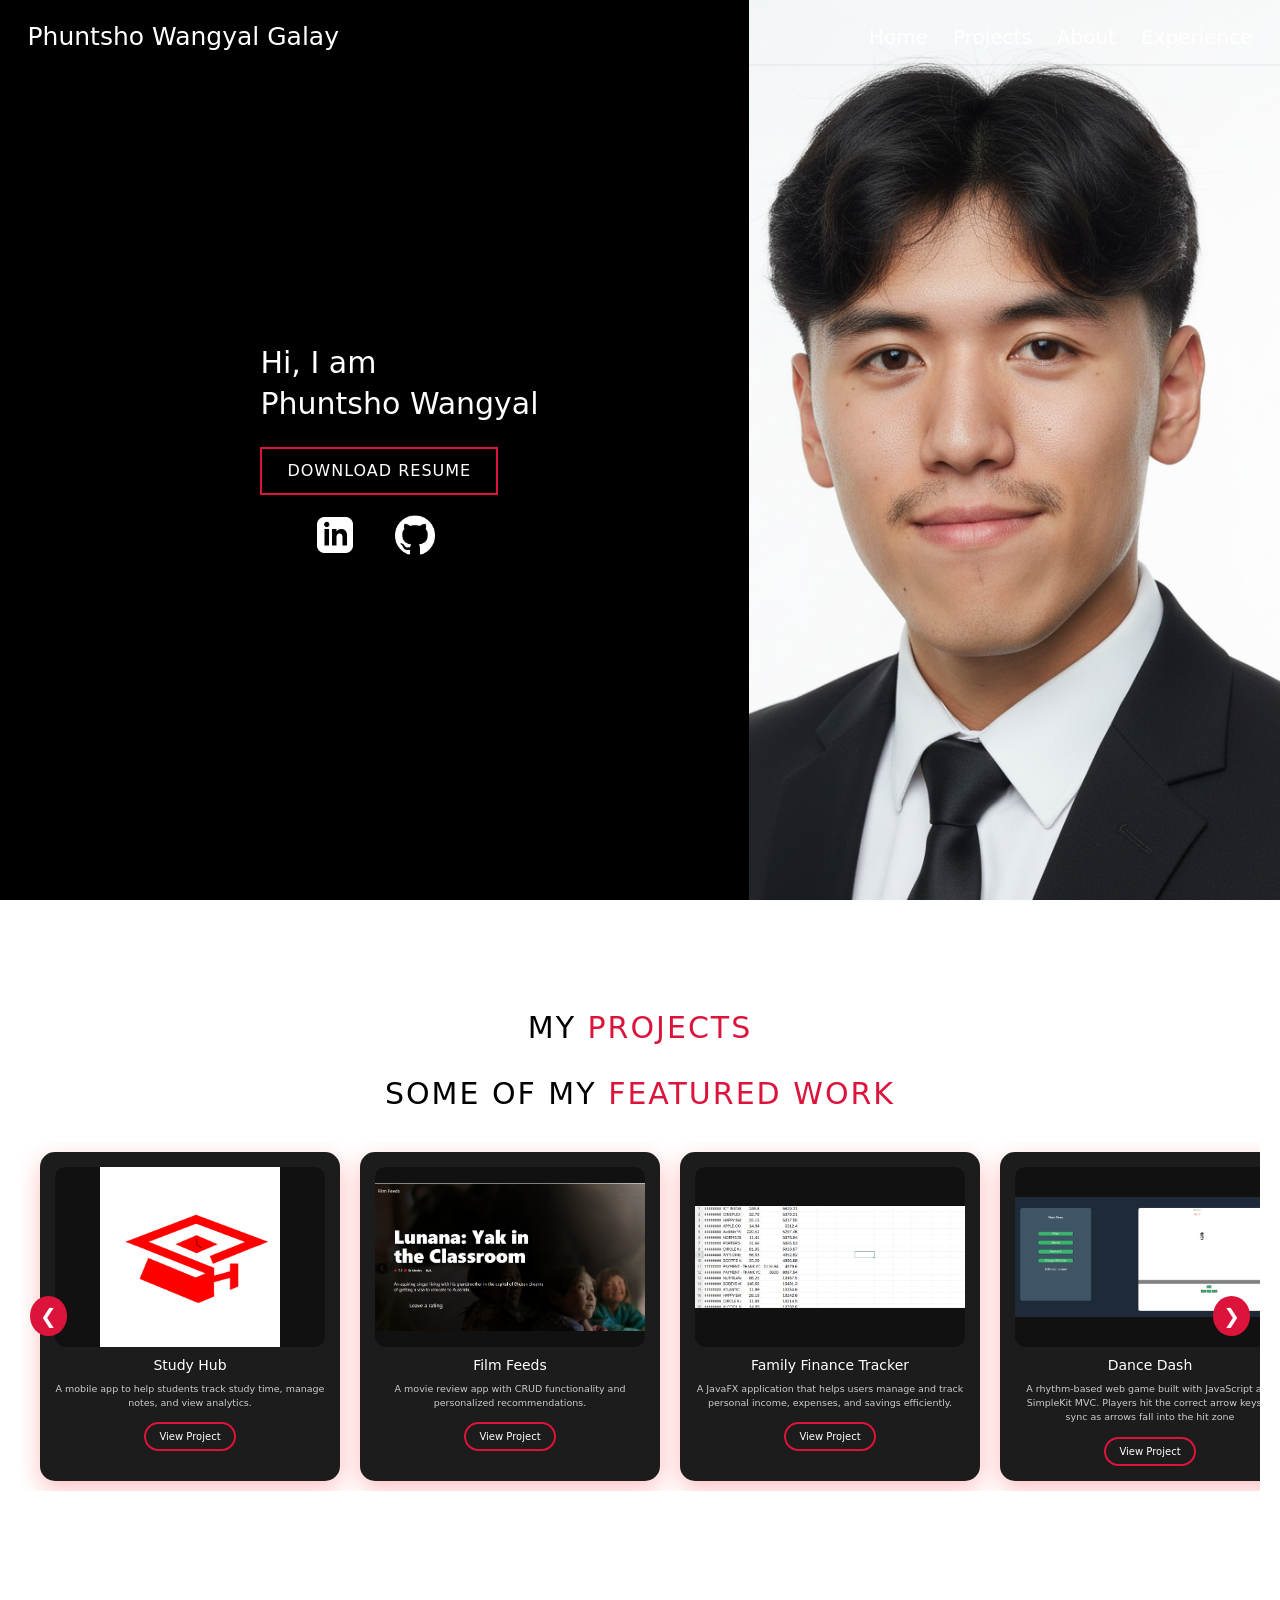
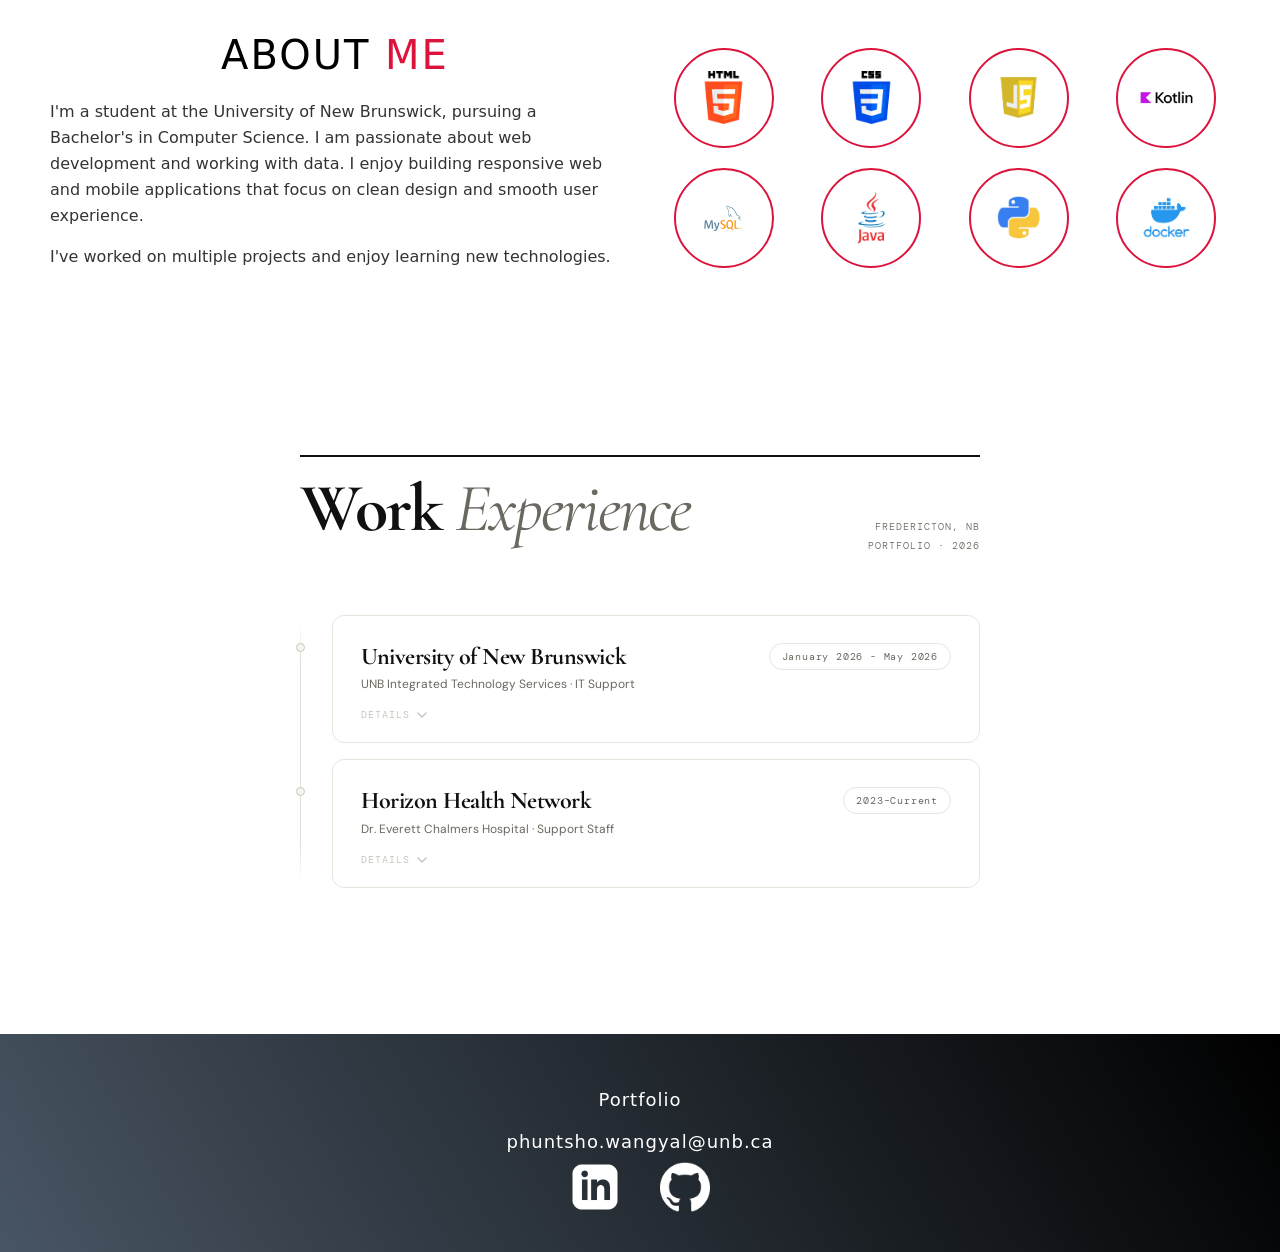
==== index.html @ eaf5860b "Updated Work Experience" ====
<!DOCTYPE html>
<html lang="en">
<head>
    <meta charset="UTF-8">
    <meta http-equiv="X-UA-Compatible" content="IE=edge">
    <meta name="viewport" content="width=device-width, initial-scale=1.0">
    <title>Personal Portfolio</title>
    <link rel="stylesheet" href="style.css">
    <link rel="stylesheet" href="sliderStyle.css">
    <link href="https://cdn.jsdelivr.net/npm/bootstrap@5.0.2/dist/css/bootstrap.min.css" rel="stylesheet" integrity="sha384-EVSTQN3/azprG1Anm3QDgpJLIm9Nao0Yz1ztcQTwFspd3yD65VohhpuuCOmLASjC" crossorigin="anonymous">
    <link rel="stylesheet" href="workExpStyle.css">
</head>
<body>
<!--Header start-->
<nav class="navbar navbar-expand-md navbar-dark  fixed-top shadow-sm mynav pb-2 pt-4 bg-text-info" id="nav" >
    <div class="container-fluid">
      
      <a class="navbar-brand fs-1 mynav" href="#" id="title">
        Phuntsho Wangyal Galay    
      </a>
      <button class="navbar-toggler" type="button" data-bs-toggle="collapse" data-bs-target="#navbarNav" aria-controls="navbarNav" aria-expanded="false" aria-label="Toggle navigation">
        <span class="navbar-toggler-icon"></span>   
      </button>
      <div class="collapse navbar-collapse " id="navbarNav">
        <ul class="navbar-nav ms-auto text-center ">
          <li class="nav-item">
            <a class="nav-link fs-2 mynav" href="#start" id="home">Home</a>
          </li>
          <li class="nav-item">
            <a class="nav-link fs-2 mynav" href="#projects" id="cont">Projects</a>
          </li>
          <li class="nav-item">
            <a class="nav-link fs-2 mynav" href="#abt" id="about">About</a>
          </li>
          <li class="nav-item">
            <a class="nav-link fs-2 mynav" href="#contact" id="cont">Experience</a>
          </li>
        </ul>
      </div>
    </div> 
 </nav>

<!--Header end-->

    <!--Website intro start-->
    <section id="start" style="background-color: black" >
        <div class="image-container"></div>
        <div class="start container">
            <div>
                <h1>Hi, I am <span></span></h1>
                <h1>Phuntsho Wangyal <span></span></h1>
                <a href="https://drive.google.com/file/d/1W47JuvoG9FpC5eAkwOK33rChCDXMbroi/view?usp=drive_link" target="_blank" type="button" class="cta">Download Resume</a>
                <div class="social-links">
                    <a href="https://www.linkedin.com/in/phuntsho-wangyal" target="_blank">
                      <img src="img/linkedIn_icon.png" alt="LinkedIn">
                    </a>
                    <a href="https://github.com/PhuntshoWangyal" target="_blank">
                      <img src="img/git_icon.png" alt="GitHub">
                    </a>
                </div>
            </div>
        </div>
    </section>
    <!--Website intro end-->
     
    <!-- Projects -->
    <section id="projects">
      <h1 class="section-title">My <span>Projects</span></h1>
      <h1 class="section-title">Some of my <span>Featured Work</span> </h1>
    
      <div class="project-wrapper">
        <button class="scroll-btn left" id="scrollLeft">&#10094;</button>
        <div class="project-slider" id="projectSlider">
          <div class="project-card">
            <img src="img/studyhub-icon.png" alt="Study Hub">
            <h3>Study Hub</h3>
            <p>A mobile app to help students track study time, manage notes, and view analytics.</p>
            <a href="https://github.com/phuntshoWangyal/Study-Hub.git" class="btn-view">View Project</a>
          </div>
          <div class="project-card">
            <img src="img/filmfeeds.png" alt="Film Feeds">
            <h3>Film Feeds</h3>
            <p>A movie review app with CRUD functionality and personalized recommendations.</p>
            <a href="https://github.com/phuntshoWangyal/Film-Feeds.git" class="btn-view">View Project</a>
          </div>
          <div class="project-card">
            <img src="img/fft_project.png" alt="FFT Project">
            <h3>Family Finance Tracker</h3>
            <p>A JavaFX application that helps users manage and track personal income, expenses, and savings efficiently.</p>
            <a href="https://github.com/phuntshoWangyal/CS2043-fft.git" class="btn-view">View Project</a>
          </div>
          <div class="project-card">
            <img src="img/dancedash.png" alt="SimpleKit">
            <h3>Dance Dash</h3>
            <p>A rhythm-based web game built with JavaScript and SimpleKit MVC. Players hit the correct arrow keys in sync as arrows fall into the hit zone</p>
            <a href="#" class="btn-view">View Project</a>
          </div>
          <div class="project-card">
            <img src="img/progress_gif.webp" alt="AttendAI">
            <h3>AttendAI (In Progress...)</h3>
            <p>Currently Building an AI-powered facial recognition web app to automatically record classroom attendance.</p>
            <a href="#" class="btn-view">View Project</a>
          </div>
        </div>
        <button class="scroll-btn right" id="scrollRight">&#10095;</button>
      </div>
    </section>

    <!-- About -->
    <section id="abt">
        <div class="abt-container">
          <div class="abt-left">
            <h1 class="section-title">About <span>Me</span></h1>
            <p>
              I'm a student at the University of New Brunswick, pursuing a Bachelor's in Computer Science. I am passionate about web development and working with data. I enjoy building responsive web and mobile applications that focus on clean design and smooth user experience.
            </p>
            <p>
              I've worked on multiple projects and enjoy learning new technologies.
            </p>
          </div>
          <div class="abt-right">
            <div class="skill-icon"><img src="img/html_icon.png" alt="HTML"></div>
            <div class="skill-icon"><img src="img/css_icon.png" alt="CSS"></div>
            <div class="skill-icon"><img src="img/javascript_icon.webp" alt="JavaScript"></div>
            <div class="skill-icon"><img src="img/kotlin_icon.webp" alt="Kotlin"></div>
            <div class="skill-icon"><img src="img/mysql_icon.svg" alt="MySQL"></div>
            <div class="skill-icon"><img src="img/java_icon.webp" alt="Java"></div>
            <div class="skill-icon"><img src="img/python_icon.png" alt="Python"></div>
            <div class="skill-icon"><img src="img/docker_icon.png" alt="Docker"></div>
          </div>
        </div>
    </section>

    <!--Work Experience-->
    <section id="contact">
        <div class="work-container">

            <div class="work-header">
                <h1 class="work-title">Work <em>Experience</em></h1>
                <div class="work-header-meta">
                    <p>Fredericton, NB</p>
                    <p>Portfolio · 2026</p>
                </div>
            </div>

            <div class="work-timeline">

                <!-- UNB -->
                <div class="work-job job-unb">
                    <div class="work-card" onclick="toggleJob(this)">
                        <div class="work-color-bar"></div>
                        <div class="work-card-body">
                            <div class="work-card-top">
                                <div>
                                    <div class="work-company">University of New Brunswick</div>
                                    <div class="work-role">UNB Integrated Technology Services · IT Support</div>
                                </div>
                                <span class="work-badge">January 2026 - May 2026</span>
                            </div>
                            <div class="work-details">
                                <div class="work-details-inner">
                                    <ul class="work-detail-list">
                                        <li><span class="work-num">01</span><span>Provided technical support and troubleshooting for faculty, staff, and students across campus.</span></li>
                                        <li><span class="work-num">02</span><span>Managed hardware and software deployments within Integrated Technology Services.</span></li>
                                        <li><span class="work-num">03</span><span>Collaborated with IT teams to resolve network and systems issues efficiently.</span></li>
                                    </ul>
                                </div>
                            </div>
                            <div class="work-toggle">
                                <span>Details</span>
                                <svg width="12" height="12" viewBox="0 0 12 12" fill="none">
                                    <path d="M2 4L6 8L10 4" stroke="currentColor" stroke-width="1.5" stroke-linecap="round" stroke-linejoin="round"/>
                                </svg>
                            </div>
                        </div>
                    </div>
                </div>

                <!-- Horizon -->
                <div class="work-job job-horizon">
                    <div class="work-card" onclick="toggleJob(this)">
                        <div class="work-color-bar"></div>
                        <div class="work-card-body">
                            <div class="work-card-top">
                                <div>
                                    <div class="work-company">Horizon Health Network</div>
                                    <div class="work-role">Dr. Everett Chalmers Hospital · Support Staff</div>
                                </div>
                                <span class="work-badge">2023–Current</span>
                            </div>
                            <div class="work-details">
                                <div class="work-details-inner">
                                    <ul class="work-detail-list">
                                        <li><span class="work-num">01</span><span>Supported hospital operations at Dr. Everett Chalmers Hospital in a fast-paced healthcare environment.</span></li>
                                        <li><span class="work-num">02</span><span>Coordinated with clinical teams to ensure smooth day-to-day workflow.</span></li>
                                        <li><span class="work-num">03</span><span>Maintained patient-first communication and service standards throughout.</span></li>
                                    </ul>
                                </div>
                            </div>
                            <div class="work-toggle">
                                <span>Details</span>
                                <svg width="12" height="12" viewBox="0 0 12 12" fill="none">
                                    <path d="M2 4L6 8L10 4" stroke="currentColor" stroke-width="1.5" stroke-linecap="round" stroke-linejoin="round"/>
                                </svg>
                            </div>
                        </div>
                    </div>
                </div>

            </div>
        </div>
    </section>
    <!--Work Experience ending-->
    
    <!--Footer start-->
    <section id="footer">
        <div class="footer container">
            <div class="brand"><h2>Portfolio</h2></div>
            <a href="mailto:phuntsho.wangyal@unb.ca" style="text-decoration: none;">
                <h2>phuntsho.wangyal@unb.ca</h2>
            </a>
            <div class="social-icon">
                <div class="social-item">
                    <a href="https://www.linkedin.com/in/phuntsho-wangyal/"><img src="img/linkedIn_icon.png" alt=""></a>
                </div>
                <div class="social-item">
                    <a href="https://github.com/PhuntshoWangyal"><img src="img/git_icon.png" alt=""></a>
                </div>
            </div>
        </div>
    </section>
    <!--Footer end-->
    
    <script src="https://cdn.jsdelivr.net/npm/bootstrap@5.0.2/dist/js/bootstrap.bundle.min.js" integrity="sha384-MrcW6ZMFYlzcLA8Nl+NtUVF0sA7MsXsP1UyJoMp4YLEuNSfAP+JcXn/tWtIaxVXM" crossorigin="anonymous"></script>
    <script src="script.js"></script>

    <script>
        // Project slider
        const slider = document.getElementById('projectSlider');
        const btnLeft = document.getElementById('scrollLeft');
        const btnRight = document.getElementById('scrollRight');
        const scrollAmount = 350;
        btnLeft.addEventListener('click', () => slider.scrollBy({ left: -scrollAmount, behavior: 'smooth' }));
        btnRight.addEventListener('click', () => slider.scrollBy({ left: scrollAmount, behavior: 'smooth' }));

        // Work experience toggle
        function toggleJob(card) {
            const details = card.querySelector('.work-details');
            const isOpen = details.classList.contains('details-open');
            document.querySelectorAll('.work-details').forEach(d => d.classList.remove('details-open'));
            document.querySelectorAll('.work-card').forEach(c => c.classList.remove('card-open'));
            document.querySelectorAll('.work-job').forEach(j => j.classList.remove('job-open'));
            if (!isOpen) {
                details.classList.add('details-open');
                card.classList.add('card-open');
                card.closest('.work-job').classList.add('job-open');
            }
        }
    </script>
</body>
</html>
---- style.css ----
* {
    padding: 0;
    margin: 0;
    box-sizing: border-box;
}
html {
    font-size: 10px;
    font-family: sans-serif;
}
a{
    text-decoration: none;
}

/* Header section start*/

#nav {

    transition: .5s ease background-color;
    
}
#title {
    color: white;
    padding-left: 20px;
    
}
#title span {
    color: crimson;
}
#re {
    padding-right: 20px;
    color: white;
}
#re:hover {
    color: crimson;
}
#about {
    padding-right: 20px;
    color: white;
}
#about:hover {
    color: crimson;
}
#home {
    padding-right: 20px;
    color: white;
}
#home:hover {
    color: crimson;
}
#cont {
    color:white;
    padding-right: 20px;
}
#cont:hover {
    color: crimson;
}
/* Header section end*/
.container {
    min-height: 100vh;
    width: 100%;
    display: flex;
    align-items: center;
    justify-content: center;
}

.section-title {
    font-size: 4rem;
    font-weight: 300;
    color: black;
    text-transform: uppercase;
    letter-spacing: .2rem;
    text-align: center;

}
.section-title span{
    color: crimson;
}

.question {
    font-size: 3rem;
    font-weight: 300;
    color: black;
    margin-bottom: 10px;
    text-transform: uppercase;
    letter-spacing: .2rem;
    text-align: center;
}
.question span{
    color: crimson;
}
/*style for website start */ 
#start {
    background-image: url(img/ProfilePic.png);
    background-size: contain;
    background-repeat: no-repeat;
    background-position: right;
    position: relative;
    /* z-index: 1; */
    margin-bottom: 50px;

}


/*style for website start(end) */
#start::after {
    content: '';
    position: absolute;
    left: 0;
    top: 0;
    height: 100%;
    width: 100%;
    background-color: black;
    opacity: .7;
    z-index: -1;
} 
#start .start{
    max-width: 1200px;
    margin: 0 auto;
    padding: 0 50px;
    justify-content: flex-start;
}
#start h1{
    display: block;
    width: fit-content;
    font-size: 3rem;
    position: relative;
    color: transparent;
    margin-left: 5rem;
    animation: text_reveal .5s ease forwards;
    animation-delay: 0.7s;

}
#start h1:nth-child(1) {
    animation-delay: 1s;
}
#start h1:nth-child(2) {
    animation-delay: 2s;
}
#start h1 span{
    position: absolute;
    top: 0;
    left: 0;
    height: 100%;
    width: 0;
    background-color: crimson;
    animation-delay: 1.5s;
    animation: text_reveal_box 1s ease

    /* animation-delay: 1s; */
}

#start h1:nth-child(1) span {
    animation-delay: .5s;
}
#start h1:nth-child(2) span {
    animation-delay: 1.5s;
}

#start .cta {
    display: inline-block;
    padding: 10px 30px;
    color: white;
    background-color: 2px solid white;
    border: 2px solid crimson;
    margin-left: 5rem;
    font-size: 2rem; 
    text-transform: uppercase; 
    letter-spacing: .1rem;
    margin-top: 30px;
    transition: .3s ease background-color;
    transition-property: background-color, color;
    text-decoration: none;
}


#start .cta:hover {
    color: white;
    background-color: crimson;
}
.brand h1{
    font-size: 3rem;
    text-transform: uppercase;
    color: white;
}
.brand h1 span {
    color: crimson;
}
/* Social icons below resume button */
.social-links {
    display: flex;
    justify-content: center;
    align-items: center;
    gap: 40px;
    margin-top: 2rem;
  }
  
  .social-links a img {
    width: 40px;
    height: 40px;

    filter: brightness(0) invert(1); /* make white on dark background */
    transition: transform 0.3s ease, filter 0.3s ease;
  }
  
  .social-links a img:hover {
    transform: scale(1.1);
  }
  

/* Services Section*/
#services .services {
    flex-direction: column; /*to make the content appear vertically/in a column*/
    max-width: 1200px;
    margin: 0 auto;
    padding: 100px 0;   
    margin-bottom: 10rem;
}  
#services .services-header h1{
    margin-bottom: 50px;    
}
#services .services-header h1{
    margin-top: -20px;  
}


#services .services-provided {
    display: flex;
    align-items: center;
    justify-content: center;
    flex-direction: column;
}

#services .services-item {
    display: grid;
    grid-template-columns: 1fr 1fr;
    align-items: center;
    justify-content: center;
    flex-direction: column;
    width: 80%;
    margin: 20px auto;
    overflow: hidden;
    border-radius: 10px;  /*radius of the pic's border */
}

#services .service-info {
    padding: 30px;
    flex-basis: 50%;
    background-color: white;
    height: 100%;
    display: flex;
    align-items: flex-start;
    justify-content: center;
    flex-direction: column;
    background-image: linear-gradient(60deg, #4D4C4C 0%, black  100%);
    color: white; 
}
#services .service-info h1 {
    font-size: 2rem;
    font-weight:500;
    margin-top: -20px;
    text-decoration: none;
    color: white;
    
    
}

#services .service-info h2 {
    font-size: 1.8rem;
    font-weight: 500;
    margin-top: 10px;
    
}
#services .service-info p{
    color: white;
    margin-top: 10px;
    font-size: larger;
}

#services .service-image {
    flex-basis: 50%;
    height: 300px;
    overflow: hidden;
} 

#services .service-image:after{
    content: '';
    position: absolute;
    left: 0;
    top: 0;
    height: 100;
    width: 100%;
    background-image: linear-gradient(60deg, #29323c 0%, #485563 100%);
    opacity: .7;
}

#services .services-item:hover .service-image img{
    transform: scale(1.1);
}


#services .service-image img {
    transition: .3s ease transform;
} 


#services .services-item:hover .service-image-2 img{
    transform: scale(1.1);
}
/* Services Section End*/

/* About Us start */

#abt .abt-items p {
    color: white;
    padding-top: -2rem;
}
#abt .abt{
    flex-direction: column;
    max-width: 1200px;
    margin: 0 auto; 
     width: 90%; 
}
#abt .abt-items{
    width: auto;
}
#abt .abt-item{
    text-align: center;
    padding: 20px;
    margin: 50px;
    display:flex;
    /* box-shadow: 0px 0px 18px 0 #0000002c; */
    box-sizing: border-box;
    background:#485563;
    border-radius: 10px;
}
#login {
    color: white;
}
#login:hover {
    color: crimson;
}

/* About Us End */
 
/*contact Us section*/

#contact {
    margin-top: 1rem;
}
#contact .contact {
    flex-direction: column;
    max-width: 1200px;
    margin: 0 auto;
    width: 90%;

}
#contact .contact-items {
    width: 400px;
}
#contact .contact-item {
    width: 80%;
    padding: 20px;
    text-align: center;
    border-radius: 10px;
    padding: 30px;
    margin: 30px;
    display: flex;
    justify-content: center;
    align-items: center;
    flex-direction: column;
    box-shadow: 0px 0px 18px 0 #0000002c;
    transition: .3s ease box-shadow;
}
/* #contact .contact-item img{
    width: 50px;
    height: 50px; */


#contact .contact-item:hover {
    box-shadow: 0px 0px 5px 0 #0000002c;
}

#contact .icon{
    width: 70px;
    margin: 0 auto;
    margin-bottom: 10px;
}

#contact .contact-information h1{
    font-size: 2.5rem;
    font-weight: 500;
    margin-bottom: 5px;
}

#contact .contact-information h1{
    font-size: 1.3rem;
    line-height: 2rem;
    font-weight: 500;
}


/*contact us section ending*/

/* footer start*/
#footer {
    background-image: linear-gradient(60deg, #485563 0%, black 100%);
}
#footer .footer {
    min-height: 200px;
    flex-direction: column;
    padding-top: 45px;
    padding-bottom: 10px;
    margin-top: 5rem;
}

#footer h2{
    color: white;
    font-weight: 500;
    font-size: 1.8rem;
    letter-spacing: .1rem;
    margin-top: 10px;
    margin-bottom: 10px;
}

#footer .social-icon {
    display: flex;
    margin-bottom: 30px;
    gap:30px;

}
  
#footer .social-icon img:hover {
    transform: scale(1.1);
  }
#footer .social-item{
    height: 50px;
    width: 50px;
    margin: 0 5px;
    filter: brightness(0) invert(1); /* make white on dark background */
}


/* footer end*/

/* text animations */
@keyframes text_reveal_box {
    50% {
        width: 100%;
        left: 0%;
    }
    100% {
        width: 0;
        left: 100%;
    }
}

/* text animations*/
@keyframes text_reveal {
    100%{
        color: white;

    }
}

img {
    height: 100%;
    width: 100%;
    object-fit: cover;
}

.service-image {
    width: 100%;
}

/*--responsiveness start*/
@media (max-width: 768px) {
    #nav .navbar-nav {
      flex-direction: column;
      align-items: center;
    }
  

    #start h1 {
      font-size: 2.5rem;
      margin-left: 2rem;
    }
  
    #start .cta {
      font-size: 1.6rem;
      margin-left: 2rem;
      padding: 8px 20px;
    }
  
    #services .services-item {
      grid-template-columns: 1fr;
      width: 95%;
    }
  
    #services .service-info h1,
    #services .service-info h2 {
      font-size: 1.8rem;
      text-align: center;
    }
  
    #services .service-info p {
      font-size: 1.4rem;
      text-align: center;
    }
  
    #services .service-image {
      height: auto;
      max-height: 250px;
    }
  
    #footer h2 {
      font-size: 1.4rem;
      text-align: center;
    }
  
    .submit {
      width: 90%;
      margin: 1rem auto;
      font-size: 1.6rem;
    }
  
    #passenger {
      grid-template-columns: 1fr;
      padding: 2rem;
    }
  
    #from,
    #to,
    #departure-date {
      width: 100%;
      margin: 1rem 0;
    }
  }
  
@media (max-width: 450px) {
  #start {
    background-image: url('img/ProfilePic.png');
    background-size: cover;
    background-position: top center; /* ensures the face/tie area stays visible */
    background-repeat: no-repeat;
    height: 100vh;
    width: 100%;
    position: relative;
    display: flex;
    flex-direction: column;
    justify-content: flex-end; /* push text toward bottom */
    align-items: center;
    padding-bottom: 3rem; /* space above button */
    overflow: hidden;
  }

  #start::after {
    content: '';
    position: absolute;
    bottom: 0;
    left: 50%;
    transform: translateX(-50%);
    width: 100%;
    height: 35%;
    background: rgba(0, 0, 0, 0.55);
    z-index: 1;
    pointer-events: none;
  }

  #start .start {
    position: relative;
    z-index: 2;
    text-align: center;
    color: white;
    width: 100%;
    padding: 1rem;
  }

  #start h1 {
    font-size: 1.8rem;
    margin: 0.5rem 0;
  }

  #start .cta {
    font-size: 1.4rem;
    padding: 8px 16px;
    margin-top: 1rem;
    border: 2px solid crimson;
    background-color: transparent;
    color: white;
  }

  #start .cta:hover {
    background-color: crimson;
  }
}

  

/* About Us responsiveness and alignment fixes */
#abt {
    width: 100%;
    display: flex;
    justify-content: center;
  }
  
  #abt .abt {
    display: flex;
    flex-direction: column;
    align-items: center;
    justify-content: center;
    width: 95%;
    max-width: 1500px; /* wider limit for large screens */
    margin: 0 auto;
  }
  
  #abt .abt-items {
    display: flex;
    flex-direction: column;
    align-items: center;
    width: 100%;
  }
  
  #abt .abt-item {
    width: 100%;
    max-width: 1300px;
    padding: 20px;
    margin: 20px 0;
    border-radius: 10px;
    background: #485563;
    box-sizing: border-box;
  }
  
  #abt .abt-information {
    text-align: center;
    width: 100%;
  }
  
  /* For smaller screens */
  @media (max-width: 768px) {
    #abt .abt-item {
      width: 90%;
      margin: 15px 0;
    }
    #abt .abt-information h2 {
      font-size: 1.8rem;
    }
    #abt .abt-information p {
      font-size: 1.4rem;
      line-height: 2.2rem;
    }
  }
  
  @media (max-width: 768px) {
    #start {
      flex-direction: column;
    }
  
    #start .image-container {
      height: 50vh;
      width: 100%;
    }
  
    #start .start {
      height: 50vh;
      width: 100%;
      padding: 2rem;
      text-align: center;
    }
  
    #start h1 {
      font-size: 2rem;
      margin-left: 0;
    }
  
    #start .cta {
      margin-left: 0;
      font-size: 1.6rem;
    }
    
  }

  @media (max-width: 768px) {
    /* Stack service items vertically */
    #services .services-item {
      display: flex;
      flex-direction: column;
      align-items: center;
      justify-content: center;
      width: 90%;
      margin: 2rem auto;
      border-radius: 15px; /* keep rounded corners */
      overflow: hidden;
      background: linear-gradient(60deg, #485563 0%, black 100%);
      box-shadow: 0px 4px 10px rgba(0, 0, 0, 0.3);
      
    }
  
    /* Keep images responsive and rounded */
    #services .service-image {
        width: 100%;
        max-height: 300px;
        overflow: hidden;
        border-radius: 15px 15px 0 0;
        display: flex;
        justify-content: center;
        align-items: center;
        
      }
      
      #services .service-image img {
        width: 100%;
        height: auto; /* maintain aspect ratio */
        max-height: 100%; /* prevent overflow */
        object-fit: contain; /* show full image without cropping */
        object-position: center center;
        display: block;
      }
      
    /* Style text area */
    #services .service-info {
      padding: 2rem;
      text-align: center;
      color: white;
      background: linear-gradient(60deg, #485563 0%, #1c1c1c 100%);
      border-bottom-left-radius: 15px;
      border-bottom-right-radius: 15px;
    }
  
    #services .service-info h1 {
      font-size: 2rem;
      margin-bottom: 0.5rem;
    }
  
    #services .service-info h2 {
      font-size: 1.6rem;
      margin-bottom: 1rem;
    }
  
    #services .service-info p {
      font-size: 1.4rem;
      line-height: 1.8rem;
    }
  }
  
  @media (max-width: 1200px) {
    /* Make the whole section use the image as background */
    #start {
      display: flex;
      flex-direction: column;
      align-items: center;
      justify-content: center;
      height: 100vh;
      width: 100%;
      background-image: url('img/ProfilePic.png');
      background-size: cover;          /* fill screen */
      background-position: center;     /* center face */
      background-repeat: no-repeat;
      position: relative;
      overflow: hidden;
    }
  
    /* Hide the split image container — background now covers entire section */
    #start .image-container {
      display: none;
    }
  
    /* Dark overlay for readability */
    #start::after {
        content: '';
        position: absolute;
        top: 70%; /* position from top */
        left: 50%;
        transform: translateX(-50%);
        width: 80%;
        height: 25%;
        background: rgba(0, 0, 0, 0.55);
        border-radius: 12px;
        z-index: 1;
        pointer-events: none;
      }
      
  
    /* Center the text block over the background image */
    #start .start {
        position: absolute;
        top: 80%; /* Adjust this to match the center of your overlay */
        left: 50%;
        transform: translate(-50%, -50%); /* Center both horizontally and vertically */
        z-index: 2;
        background: transparent;
        width: 100%;
        display: flex;
        flex-direction: column;
        justify-content: center;
        align-items: center;
        text-align: center;
        padding: 2rem;
        color: white;
      }
      
  
    #start h1 {
      font-size: 2.6rem;
      margin: 1rem 0;
      margin-left: 5rem;
    }
  
    #start .cta {
      font-size: 1.6rem;
      padding: 10px 25px;
      margin-top: 2rem;
      border: 2px solid crimson;
      color: white;
      background: transparent;
      transition: 0.3s ease background-color;
    }
  
    #start .cta:hover {
      background-color: crimson;
    }
  }
  @media (min-width: 1800px) {
    #start {
      display: flex;
      flex-direction: row-reverse;
      height: 100vh;
      width: 100%;
    }
  
    #start .image-container {
      flex: 0.8; 
      background-image: url('img/ProfilePic.png');
      background-size: cover;
      background-position: center;
      background-repeat: no-repeat;
    }
  
    #start .start {
      flex: 1.2; /* Give more space to text */
      background-color: black;
      color: white;
      display: flex;
      flex-direction: column;
      justify-content: center;
      padding: 0 6rem;
     
    }
  
    #start h1 {
      font-size: 3.5rem;
    }
  
    #start .cta {
      font-size: 1.8rem;
      padding: 12px 30px;
      margin-top: 2rem;
    }
  }
  /* Stack Contact section on small screens (phones & small tablets) */

  @media (min-width: 1200px) {
    #start {
      display: flex;
      flex-direction: row-reverse; /* image on right */
      height: 100vh;
      width: 100%;
      overflow: hidden;
    }
  
    #start .image-container {
      flex: 0.9; 
      max-width: 50vw;
      background-image: url('img/ProfilePic.png');
      background-size: cover;
      background-position: center;
      background-repeat: no-repeat;
    }
  
    #start .start {
      flex: 1.1;
      background-color: black;
      color: white;
      display: flex;
      flex-direction: column;
      justify-content: center;
      padding: 0 5rem;
      z-index: 2;
    }
  
    #start h1 {
      font-size: 3rem;
      line-height: 1.2;
    }
  
    #start .cta {
      font-size: 1.6rem;
      padding: 10px 25px;
      margin-top: 2rem;
    }
  }/* About Me Section */
#abt {
    padding: 8rem 5rem;
    background-color: white;
    color: black;
  }
  
  .abt-container {
    display: flex;
    justify-content: space-between;
    align-items: center;
    flex-wrap: wrap;
    gap: 4rem;
    max-width: 1200px;
    margin: 0 auto;
  }
  
  .abt-left {
    flex: 1 1 45%;
  }
  
  .abt-left h1 {
    font-size: 4rem;
    
    margin-bottom: 2rem;
  }
  
  .abt-left p {
    font-size: 1.6rem;
    
    line-height: 2.6rem;
    margin-bottom: 1.5rem;
    color: #333;
  }
  
  .abt-right {
    flex: 1 1 45%;
    display: grid;
    grid-template-columns: repeat(auto-fit, minmax(120px, 1fr));
    gap: 2rem;
    justify-items: center;
  }
  
  .skill-icon {
    width: 100px;
    height: 100px;
    border: 2px solid crimson;
    border-radius: 50%;
    display: flex;
    align-items: center;
    justify-content: center;
    transition: transform 0.3s ease, border-color 0.3s ease;
  }
  
  .skill-icon img {
    width: 55%;
    height: 55%;
    object-fit: contain;
  }
  
  .skill-icon:hover {
    transform: scale(1.1);
    border-color: crimson;
  }
  
  /* Responsive design */
  @media (max-width: 900px) {
    .abt-container {
      flex-direction: row;  
      text-align: center;
    }
  
    .abt-left {
      order: 1;                  
    }
  
    .abt-right {
      order: 2;               
      margin-top: 2rem;          
      grid-template-columns: repeat(auto-fit, minmax(80px, 1fr));
      justify-content: center;
    }
  
    .skill-icon {
      width: 80px;
      height: 80px;
    }
  
    .abt-left h1 {
      font-size: 3rem;
    }
  }
  

@media (max-width:1200px) {
    #start {
      background-size: cover;
      background-position: 45% center;
      background-repeat: no-repeat;
    }
  
    #start::after {
      left: 50%;
      bottom: 10%;
      top: 70%;
      transform: translateX(-50%);
      width: 90%;
      height: auto;
      min-height:350px;
      background: rgba(0, 0, 0, 0.55);
      border-radius: 12px;
    }
  
    #start .start {
      top: 85%;
      padding: 1.5rem;
    }
  }
  
  
#passenger .departure_date {
    margin-left: 1rem;
}


/* Passenger page start */

.form-container form .form-info {
    display: flex;
    margin-top: 15rem;
}

#departure_date {
    margin-left: 20rem;
}
#passenger {
    width: 100%;
    height: 100vh;
  

    /* border-radius: 30px; */
    /* padding: 10px;
    margin: 50px; */
    margin-top: 0rem;
    background-color: transparent;
    /* flex-direction: column; */
    /* margin-top: -70rem; */

    display: grid;
    grid-template-columns: repeat(3,1fr);


}

#icons{
    height: 40px;
}

#passenger {
    background-image: url(img/frank-weichkopf-re726QcSzzQ-unsplash.jpg);
    background-size: cover;
    background-position: top center;
    background-blend-mode: darken;
    position: relative;
    z-index: 1;
    margin-bottom: -10rem;
    /* filter: brightness(30%); */
}

#passenger .current-location {
    margin-top: 15rem;
}
#passenger .destination {
 
    margin-right: 100rem;
}
.col-2 {

    flex-direction: column;
    margin: 20px;
}


#info {
    font-size: 30px;
    color: white;
    margin-right: 3rem;
    text-align: center;

}
#from {
    width: 23rem;
    height: 45px;
    margin-left: -2rem;
    font-size: 15px;

}

#to {
    width: 23rem;
    height: 45px;
    flex-direction: column;
    font-size: 15px;
    color: black;
}

#departure-date {
    width: 50rem;
    height: 45px;
    font-size: 15px;
    margin-right: 0rem;
}
#departure_date {
     font-size: 30px;
     color: white;
     text-align: center;
     margin-left: 2rem;
}
.submit {
    background-color: transparent;
}
.submit{
    /* display: flex; */
    justify-content: center;
    width: 250px;
    height: 50px;
    font-size: 25px;
    margin-left: 10rem;
    margin-top: 2rem;
    position: relative;
    border-radius: 5px;
    color: white;
    border: 20px;
    border: 2px solid crimson;
    transition: .3s ease background-color;
   
}

.button :hover {
    background-color: crimson;
}



/* Passenger page end */

#projectCarousel .card {
  transition: transform 0.3s ease;
}
#projectCarousel .card:hover {
  transform: scale(1.05);
}
---- sliderStyle.css ----
/* === PROJECTS SECTION === */
#projects {
    color: white;
    padding: 6rem 2rem;
    text-align: center;
  }
  
  #projects .section-title {
    font-size: 3rem;
    text-transform: uppercase;
    margin-bottom: 3rem;
  }
  
  #projects .section-title span {
    color: crimson;
  }
  
  /* === Slider Wrapper === */
  .project-wrapper {
    position: relative;
    display: flex;
    align-items: center;
    justify-content: center;
  }
  
  /* === Scrollable Flexbox === */
  .project-slider {
    display: flex;
    gap: 2rem;
    overflow-x: auto;
    scroll-behavior: smooth;
    padding: 1rem 2rem;
  
    /* Hide scrollbar for all major browsers */
    scrollbar-width: none; /* Firefox */
    -ms-overflow-style: none; /* IE and Edge */
  }
  .project-slider::-webkit-scrollbar {
    display: none; /* Chrome, Safari, Opera */
  }
  
  /* === Individual Project Cards === */
  .project-card {
    flex: 0 0 300px;
    background: #1c1c1c;
    border-radius: 15px;
    box-shadow: 0 8px 25px rgba(255, 0, 0, 0.25);
    transition: all 0.3s ease;
    padding: 1.5rem;
    text-align: center;
  }
  
  .project-card:hover {
    transform: translateY(-10px);
    box-shadow: 0 12px 35px rgba(255, 0, 0, 0.45);
  }
  
  .project-card img {
    width: 100%;
    height: 180px;
    object-fit: contain;
    background: #111;
    border-radius: 10px;
    margin-bottom: 1rem;
  }
  
  .project-card h3 {
    color: white;
    font-size: 1.4rem;
    margin-bottom: 0.8rem;
  }
  
  .project-card p {
    color: #ccc;
    font-size: 0.95rem;
    line-height: 1.5;
    margin-bottom: 1.2rem;
  }
  
  /* === Button === */
  .btn-view {
    display: inline-block;
    text-decoration: none;
    color: white;
    border: 2px solid crimson;
    padding: 0.5rem 1.3rem;
    border-radius: 20px;
    transition: all 0.3s ease;
  }
  
  .btn-view:hover {
    background-color: crimson;
    color: white;
    box-shadow: 0 0 15px rgba(220, 20, 60, 0.6);
  }
  
  /* === Scroll Buttons === */
  .scroll-btn {
    position: absolute;
    top: 50%;
    transform: translateY(-50%);
    background: crimson;
    border: none;
    color: white;
    font-size: 2rem;
    cursor: pointer;
    padding: 0.5rem 1rem;
    border-radius: 50%;
    transition: all 0.3s ease;
    z-index: 10;
  }
  
  .scroll-btn:hover {
    background: #b30024;
    transform: translateY(-50%) scale(1.1);
  }
  
  .scroll-btn.left {
    left: 10px;
  }
  
  .scroll-btn.right {
    right: 10px;
  }
  
  /* === Responsive === */
  @media (max-width: 768px) {
    .project-card {
      flex: 0 0 85%;
      margin-right: 1rem;
    }
  
    .scroll-btn {
      font-size: 1.5rem;
    }
  }
---- workExpStyle.css ----
@import url('https://fonts.googleapis.com/css2?family=Cormorant+Garamond:ital,wght@0,400;0,600;0,700;1,400&family=DM+Sans:wght@300;400;500&family=DM+Mono:wght@300;400&display=swap');

/* ── Work Experience Section ── */
#contact {
    background-color: white;
    padding: 80px 24px;
}

.work-container {
    width: 100%;
    max-width: 680px;
    margin: 0 auto;
}

.work-header {
    border-top: 2px solid #111010;
    padding-top: 18px;
    margin-bottom: 60px;
    display: flex;
    align-items: baseline;
    justify-content: space-between;
    gap: 24px;
}

.work-title {
    font-family: 'Cormorant Garamond', serif;
    font-size: clamp(42px, 7vw, 68px);
    font-weight: 700;
    line-height: 1;
    letter-spacing: -0.03em;
    color: #111010;
    margin: 0;
}

.work-title em {
    font-style: italic;
    font-weight: 400;
    color: #6b6860;
}

.work-header-meta {
    text-align: right;
    flex-shrink: 0;
}

.work-header-meta p {
    font-family: 'DM Mono', monospace;
    font-size: 10px;
    font-weight: 300;
    letter-spacing: 0.1em;
    text-transform: uppercase;
    color: #6b6860;
    line-height: 1.9;
    margin: 0;
}

/* Timeline spine */
.work-timeline {
    position: relative;
    padding-left: 32px;
}

.work-timeline::before {
    content: '';
    position: absolute;
    left: 0;
    top: 8px;
    bottom: 8px;
    width: 1px;
    background: linear-gradient(to bottom, transparent, #e0ddd7 15%, #e0ddd7 85%, transparent);
}

/* Job wrapper */
.work-job {
    position: relative;
    margin-bottom: 4px;
    opacity: 0;
    transform: translateY(20px);
    animation: workFadeUp 0.55s ease forwards;
}

.work-job:nth-child(1) { animation-delay: 0.1s; }
.work-job:nth-child(2) { animation-delay: 0.25s; }

@keyframes workFadeUp {
    to { opacity: 1; transform: translateY(0); }
}

/* Timeline dot */
.work-job::before {
    content: '';
    position: absolute;
    left: -36px;
    top: 28px;
    width: 9px;
    height: 9px;
    border-radius: 50%;
    border: 1.5px solid #c8c5be;
    background: #f7f5f0;
    transition: border-color 0.3s, background 0.3s, transform 0.3s, box-shadow 0.3s;
    z-index: 2;
}

.work-job.job-unb:hover::before,
.work-job.job-unb.job-open::before {
    border-color: #c8102e;
    background: #c8102e;
    box-shadow: 0 0 8px rgba(200,16,46,0.3);
    transform: scale(1.3);
}

.work-job.job-horizon:hover::before,
.work-job.job-horizon.job-open::before {
    border-color: #007a82;
    background: #007a82;
    box-shadow: 0 0 8px rgba(0,122,130,0.3);
    transform: scale(1.3);
}

/* Card */
.work-card {
    background: #ffffff;
    border: 1px solid #e8e4dc;
    border-radius: 12px;
    overflow: hidden;
    cursor: pointer;
    margin-bottom: 16px;
    transition: border-color 0.3s, transform 0.3s, box-shadow 0.3s;
}

.work-card:hover {
    transform: translateX(4px);
    box-shadow: 0 6px 32px rgba(0,0,0,0.08);
}

.work-job.job-unb .work-card:hover,
.work-job.job-unb .work-card.card-open { border-color: rgba(200,16,46,0.25); }

.work-job.job-horizon .work-card:hover,
.work-job.job-horizon .work-card.card-open { border-color: rgba(0,122,130,0.25); }

/* Coloured top bar */
.work-color-bar {
    height: 3px;
    width: 100%;
    opacity: 0;
    transition: opacity 0.3s;
}

.work-job.job-unb .work-color-bar     { background: linear-gradient(90deg, #c8102e, transparent 70%); }
.work-job.job-horizon .work-color-bar { background: linear-gradient(90deg, #007a82, transparent 70%); }

.work-card:hover .work-color-bar,
.work-card.card-open .work-color-bar { opacity: 1; }

/* Card body */
.work-card-body { padding: 24px 28px 20px; }

.work-card-top {
    display: flex;
    align-items: flex-start;
    justify-content: space-between;
    gap: 16px;
}

.work-company {
    font-family: 'Cormorant Garamond', serif;
    font-size: 24px;
    font-weight: 700;
    letter-spacing: -0.02em;
    color: #111010;
    margin-bottom: 4px;
    line-height: 1.2;
}

.work-role {
    font-family: 'DM Sans', sans-serif;
    font-size: 12px;
    font-weight: 400;
    color: #6b6860;
}

.work-badge {
    flex-shrink: 0;
    font-family: 'DM Mono', monospace;
    font-size: 10px;
    font-weight: 400;
    letter-spacing: 0.08em;
    padding: 5px 12px;
    border-radius: 20px;
    border: 1px solid #e8e4dc;
    color: #6b6860;
    white-space: nowrap;
    transition: color 0.3s, border-color 0.3s, background 0.3s;
}

.work-job.job-unb .work-card:hover .work-badge,
.work-job.job-unb .work-card.card-open .work-badge {
    color: #c8102e;
    border-color: rgba(200,16,46,0.3);
    background: rgba(200,16,46,0.05);
}

.work-job.job-horizon .work-card:hover .work-badge,
.work-job.job-horizon .work-card.card-open .work-badge {
    color: #007a82;
    border-color: rgba(0,122,130,0.3);
    background: rgba(0,122,130,0.05);
}

/* Expandable details */
.work-details {
    max-height: 0;
    overflow: hidden;
    transition: max-height 0.45s cubic-bezier(0.4,0,0.2,1), opacity 0.35s;
    opacity: 0;
}

.work-details.details-open {
    max-height: 300px;
    opacity: 1;
}

.work-details-inner {
    padding: 18px 28px 22px;
    border-top: 1px solid #e0ddd7;
}

/* Numbered list */
.work-detail-list {
    list-style: none;
    padding: 0;
    margin: 0;
    display: flex;
    flex-direction: column;
    gap: 12px;
}

.work-detail-list li {
    font-family: 'DM Sans', sans-serif;
    font-size: 13px;
    font-weight: 300;
    color: #4a4845;
    line-height: 1.7;
    display: grid;
    grid-template-columns: 28px 1fr;
    margin: 0;
}

.work-detail-list li .work-num {
    font-family: 'DM Mono', monospace;
    font-size: 9.5px;
    padding-top: 3px;
}

.work-job.job-unb .work-detail-list li .work-num  { color: #c8102e; }
.work-job.job-horizon .work-detail-list li .work-num { color: #007a82; }

/* Toggle hint */
.work-toggle {
    display: flex;
    align-items: center;
    gap: 6px;
    margin-top: 14px;
    font-family: 'DM Mono', monospace;
    font-size: 10px;
    color: #c8c5be;
    letter-spacing: 0.1em;
    text-transform: uppercase;
    transition: color 0.3s;
}

.work-toggle svg { transition: transform 0.35s cubic-bezier(0.4,0,0.2,1); }
.work-card:hover .work-toggle { color: #6b6860; }
.work-card.card-open .work-toggle svg { transform: rotate(180deg); }
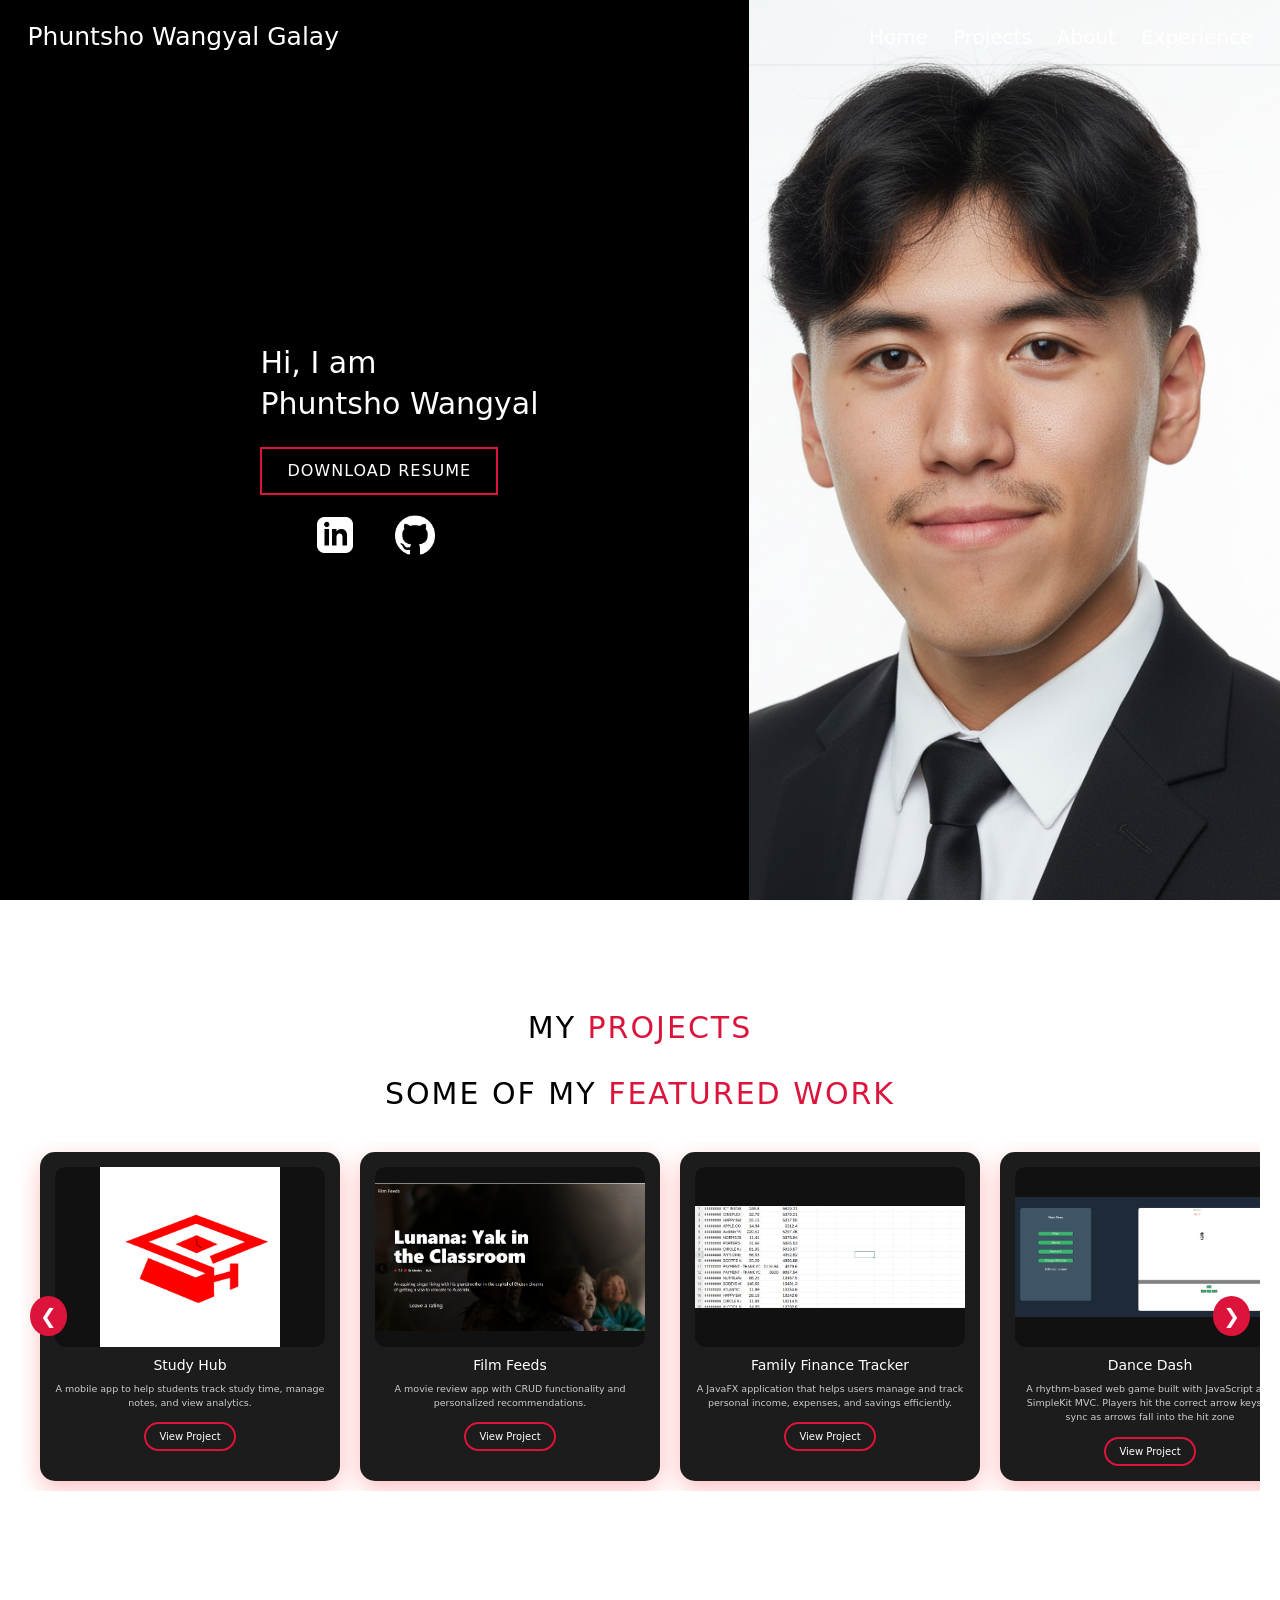
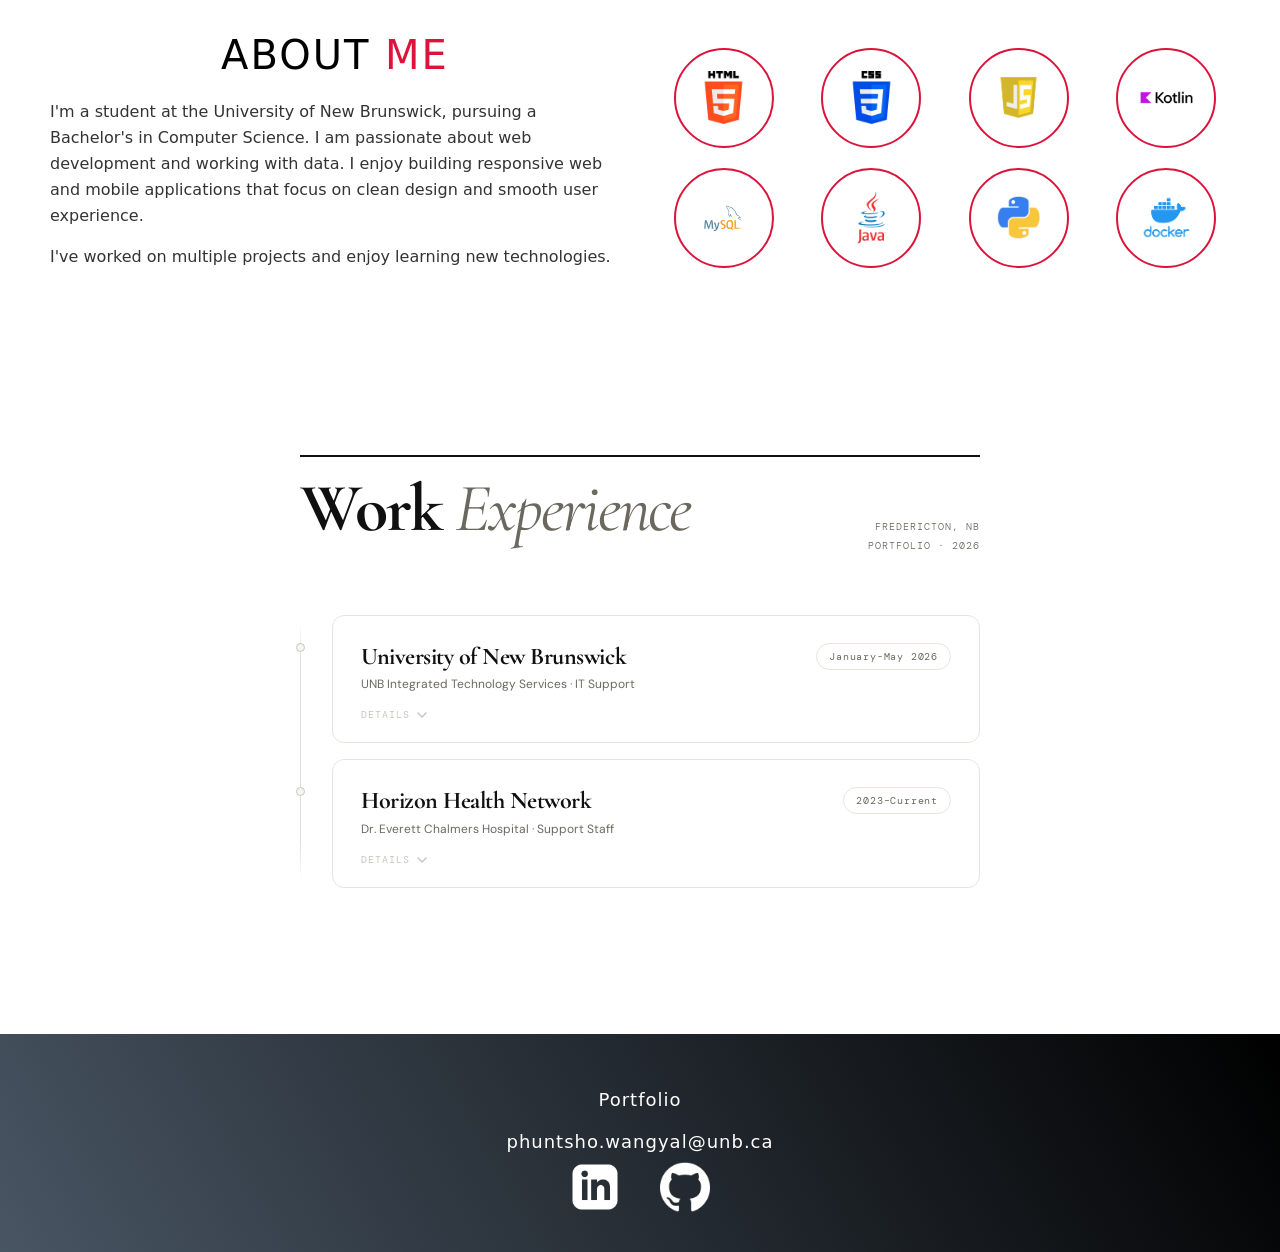
==== commit b4756916: "Updated work exp dates" ====
--- a/index.html
+++ b/index.html
@@ -155,14 +155,17 @@
                                     <div class="work-company">University of New Brunswick</div>
                                     <div class="work-role">UNB Integrated Technology Services · IT Support</div>
                                 </div>
-                                <span class="work-badge">January 2026 - May 2026</span>
+                                <span class="work-badge">January-May 2026</span>
                             </div>
                             <div class="work-details">
                                 <div class="work-details-inner">
                                     <ul class="work-detail-list">
-                                        <li><span class="work-num">01</span><span>Provided technical support and troubleshooting for faculty, staff, and students across campus.</span></li>
-                                        <li><span class="work-num">02</span><span>Managed hardware and software deployments within Integrated Technology Services.</span></li>
-                                        <li><span class="work-num">03</span><span>Collaborated with IT teams to resolve network and systems issues efficiently.</span></li>
+                                        <li><span class="work-num">01</span><span>Resolved, maintained, and troubleshot network and computer issues to ensure uninterrupted operations.</span></li>
+                                        <li><span class="work-num">02</span><span>Monitored computer systems and networks, installing and supporting hardware and software to provide prompt
+                                          user assistance.</span></li>
+                                        <li><span class="work-num">02</span><span>Managed phishing reports via Beauceron Security, investigating suspicious emails and advising users on how to
+                                          handle potential security risks.</span></li>
+                                        <li><span class="work-num">03</span><span>Managed databases and generated reports to support data-driven decisions and enhance operational efficiency.</span></li>
                                     </ul>
                                 </div>
                             </div>
@@ -193,7 +196,8 @@
                                     <ul class="work-detail-list">
                                         <li><span class="work-num">01</span><span>Supported hospital operations at Dr. Everett Chalmers Hospital in a fast-paced healthcare environment.</span></li>
                                         <li><span class="work-num">02</span><span>Coordinated with clinical teams to ensure smooth day-to-day workflow.</span></li>
-                                        <li><span class="work-num">03</span><span>Maintained patient-first communication and service standards throughout.</span></li>
+                                        <li><span class="work-num">03</span><span>Ensured the safe and efficient preparation, distribution, and sanitation of meals for 
+                                          patients.</span></li>
                                     </ul>
                                 </div>
                             </div>
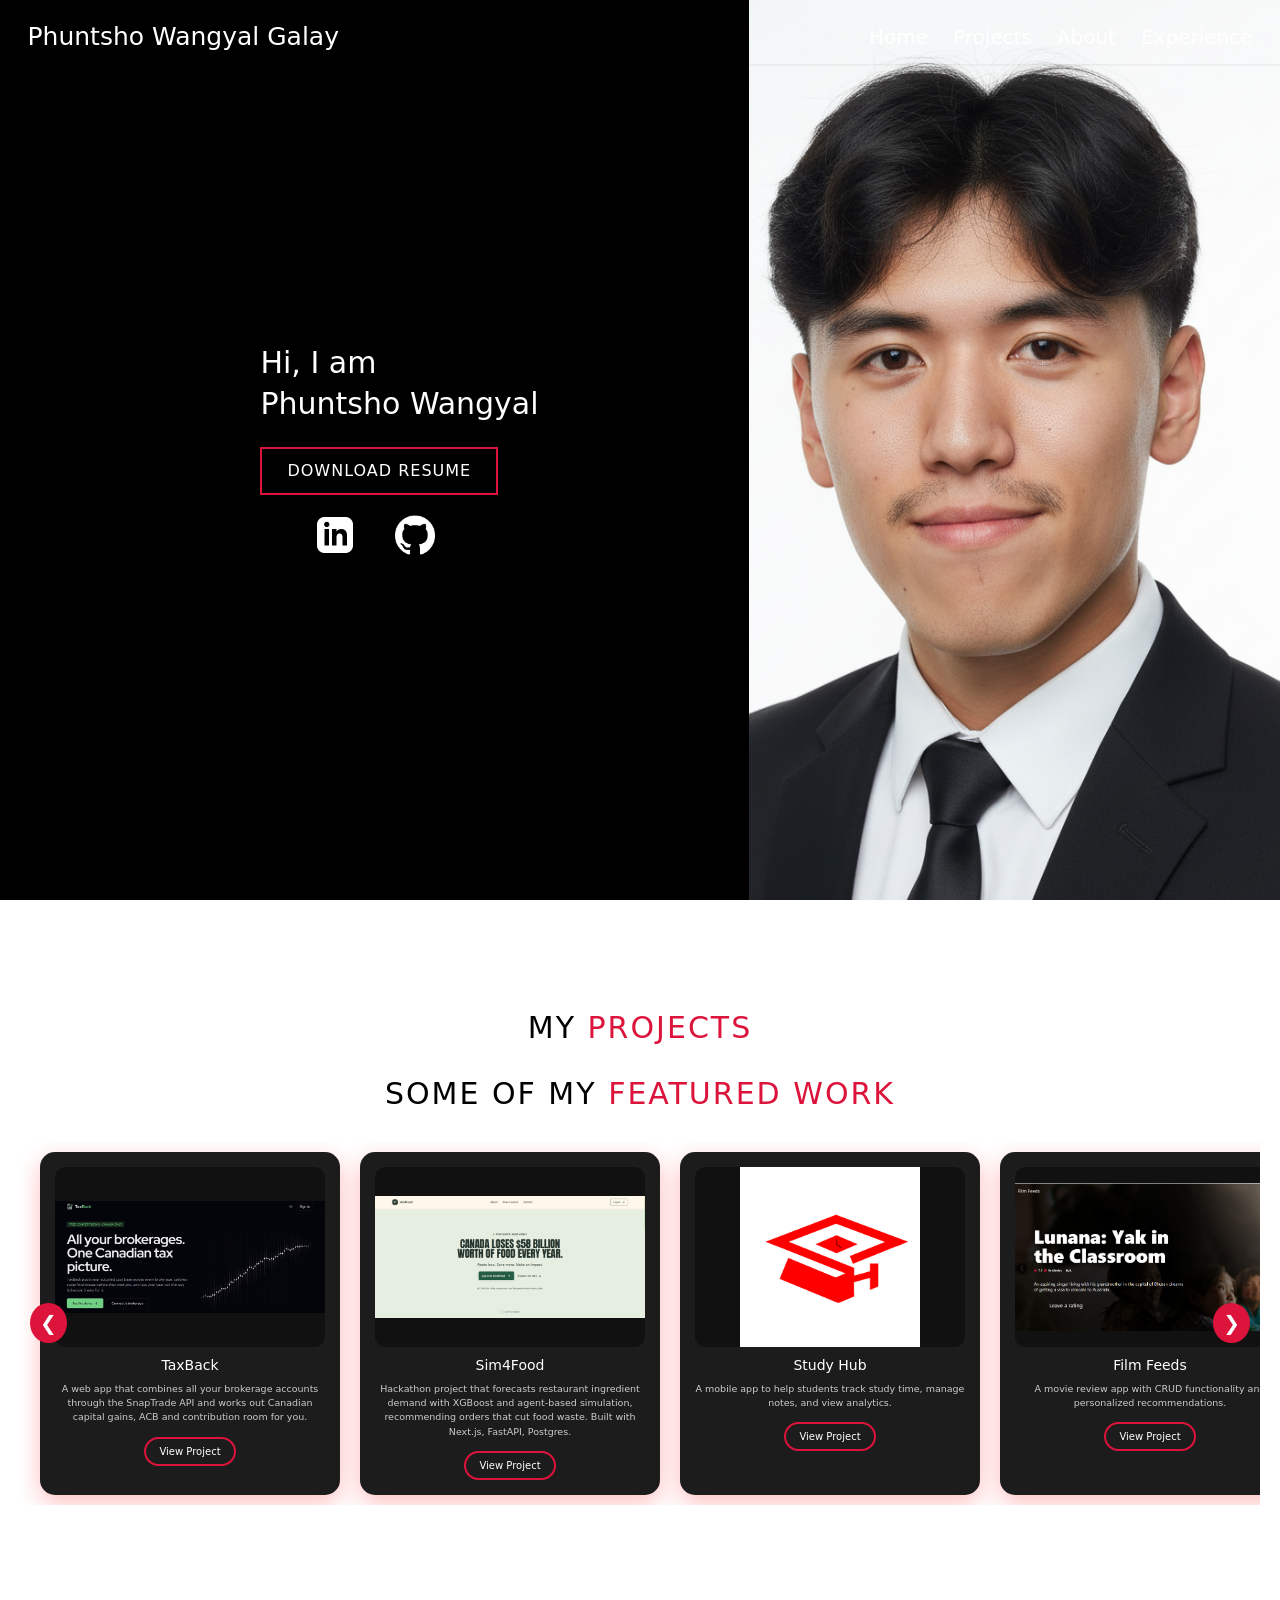
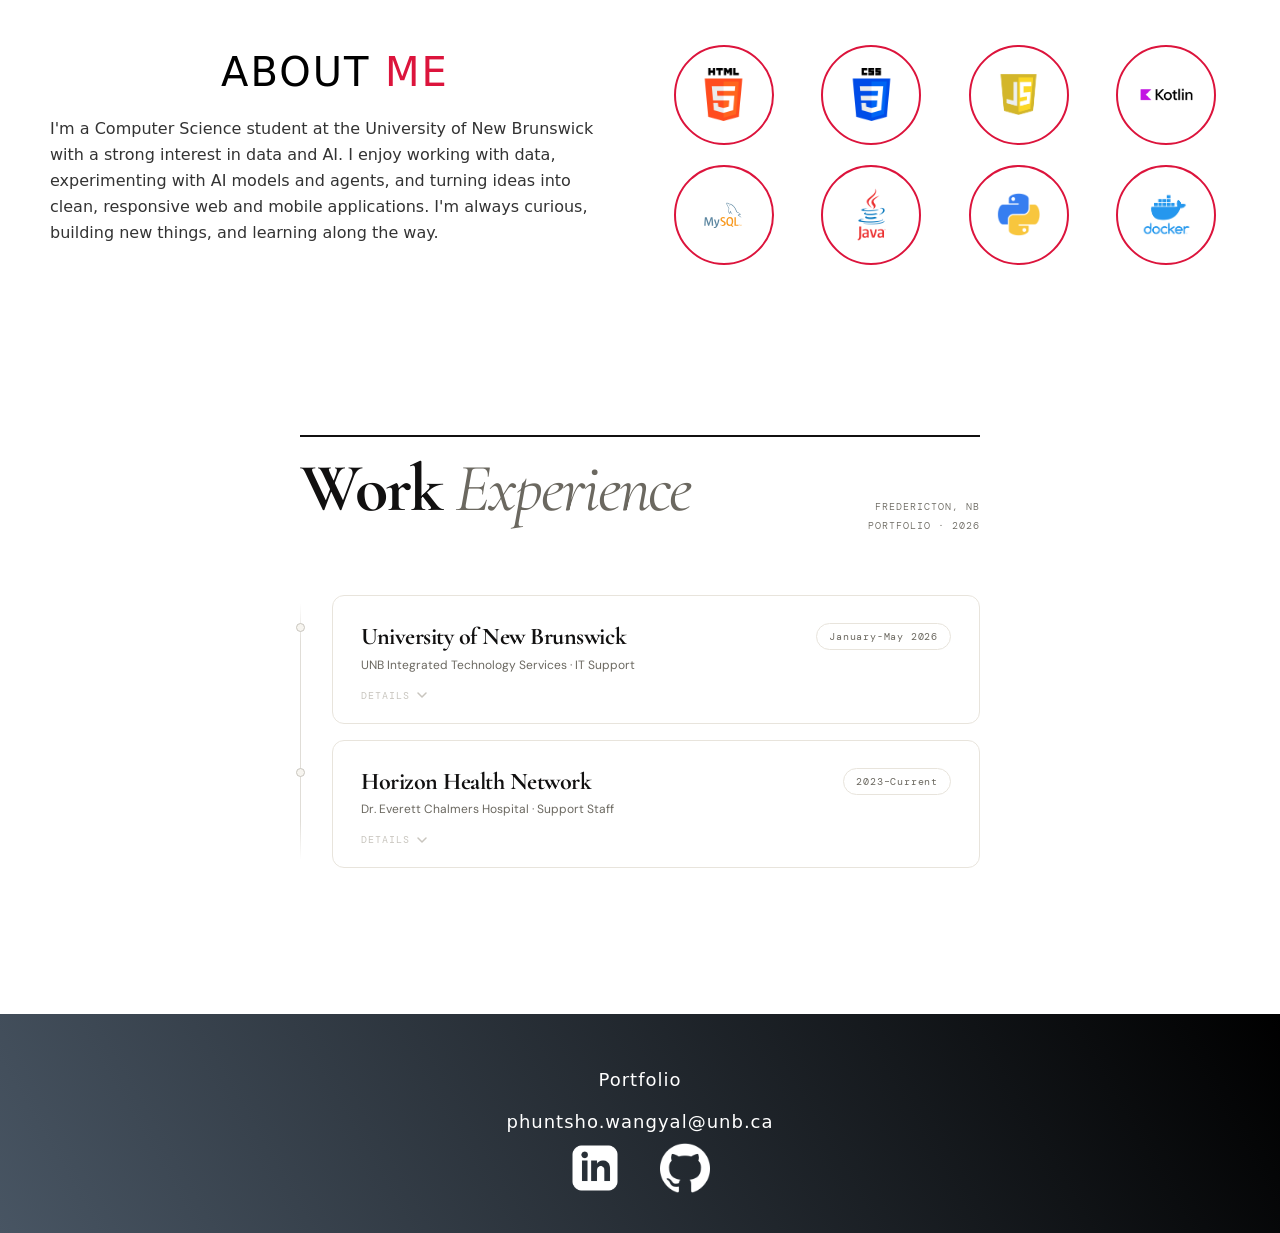
==== commit 0ea2a6b5: "Updated Projects and About me section" ====
--- a/index.html
+++ b/index.html
@@ -49,7 +49,7 @@
             <div>
                 <h1>Hi, I am <span></span></h1>
                 <h1>Phuntsho Wangyal <span></span></h1>
-                <a href="https://drive.google.com/file/d/1W47JuvoG9FpC5eAkwOK33rChCDXMbroi/view?usp=drive_link" target="_blank" type="button" class="cta">Download Resume</a>
+                <a href="https://drive.google.com/file/d/1W0_dHo865gYwFWkhOai73wV8-2Id3yM7/view?usp=sharing" target="_blank" type="button" class="cta">Download Resume</a>
                 <div class="social-links">
                     <a href="https://www.linkedin.com/in/phuntsho-wangyal" target="_blank">
                       <img src="img/linkedIn_icon.png" alt="LinkedIn">
@@ -72,6 +72,18 @@
         <button class="scroll-btn left" id="scrollLeft">&#10094;</button>
         <div class="project-slider" id="projectSlider">
           <div class="project-card">
+            <img src="img/taxback.png" alt="TaxBack">
+            <h3>TaxBack</h3>
+            <p>A web app that combines all your brokerage accounts through the SnapTrade API and works out Canadian capital gains, ACB and contribution room for you.</p>
+            <a href="https://tax-back.vercel.app/" target="_blank" rel="noopener" class="btn-view">View Project</a>
+          </div>
+          <div class="project-card">
+            <img src="img/sim4food.jpg" alt="Sim4Food">
+            <h3>Sim4Food</h3>
+            <p>Hackathon project that forecasts restaurant ingredient demand with XGBoost and agent-based simulation, recommending orders that cut food waste. Built with Next.js, FastAPI, Postgres.</p>
+            <a href="https://devpost.com/software/sim4food" target="_blank" rel="noopener" class="btn-view">View Project</a>
+          </div>
+          <div class="project-card">
             <img src="img/studyhub-icon.png" alt="Study Hub">
             <h3>Study Hub</h3>
             <p>A mobile app to help students track study time, manage notes, and view analytics.</p>
@@ -84,21 +96,9 @@
             <a href="https://github.com/phuntshoWangyal/Film-Feeds.git" class="btn-view">View Project</a>
           </div>
           <div class="project-card">
-            <img src="img/fft_project.png" alt="FFT Project">
-            <h3>Family Finance Tracker</h3>
-            <p>A JavaFX application that helps users manage and track personal income, expenses, and savings efficiently.</p>
-            <a href="https://github.com/phuntshoWangyal/CS2043-fft.git" class="btn-view">View Project</a>
-          </div>
-          <div class="project-card">
-            <img src="img/dancedash.png" alt="SimpleKit">
-            <h3>Dance Dash</h3>
-            <p>A rhythm-based web game built with JavaScript and SimpleKit MVC. Players hit the correct arrow keys in sync as arrows fall into the hit zone</p>
-            <a href="#" class="btn-view">View Project</a>
-          </div>
-          <div class="project-card">
-            <img src="img/progress_gif.webp" alt="AttendAI">
-            <h3>AttendAI (In Progress...)</h3>
-            <p>Currently Building an AI-powered facial recognition web app to automatically record classroom attendance.</p>
+            <img src="img/progress_gif.webp" alt="NotiFlyer">
+            <h3>NotiFlyer (In Progress...)</h3>
+            <p>A full-stack, automated deal tracker that monitors Canadian retail flyers for the products on your watchlist and alerts you only to new sales. Built with Python, Flask, React, SQLite, and AWS.</p>
             <a href="#" class="btn-view">View Project</a>
           </div>
         </div>
@@ -112,10 +112,7 @@
           <div class="abt-left">
             <h1 class="section-title">About <span>Me</span></h1>
             <p>
-              I'm a student at the University of New Brunswick, pursuing a Bachelor's in Computer Science. I am passionate about web development and working with data. I enjoy building responsive web and mobile applications that focus on clean design and smooth user experience.
-            </p>
-            <p>
-              I've worked on multiple projects and enjoy learning new technologies.
+              I'm a Computer Science student at the University of New Brunswick with a strong interest in data and AI. I enjoy working with data, experimenting with AI models and agents, and turning ideas into clean, responsive web and mobile applications. I'm always curious, building new things, and learning along the way.
             </p>
           </div>
           <div class="abt-right">
--- a/workExpStyle.css
+++ b/workExpStyle.css
@@ -217,7 +217,7 @@
 }
 
 .work-details.details-open {
-    max-height: 300px;
+    max-height: 600px;
     opacity: 1;
 }
 
@@ -272,4 +272,55 @@
 
 .work-toggle svg { transition: transform 0.35s cubic-bezier(0.4,0,0.2,1); }
 .work-card:hover .work-toggle { color: #6b6860; }
-.work-card.card-open .work-toggle svg { transform: rotate(180deg); }+.work-card.card-open .work-toggle svg { transform: rotate(180deg); }
+
+/* ── Mobile Responsiveness ── */
+@media (max-width: 600px) {
+    #contact {
+        padding: 60px 16px;
+    }
+
+    .work-header {
+        flex-direction: column;
+        gap: 10px;
+        margin-bottom: 40px;
+    }
+
+    .work-header-meta {
+        text-align: left;
+    }
+
+    .work-timeline {
+        padding-left: 20px;
+    }
+
+    .work-job::before {
+        left: -24px;
+    }
+
+    .work-card-body {
+        padding: 18px 16px 14px;
+    }
+
+    .work-card-top {
+        flex-direction: column;
+        gap: 10px;
+    }
+
+    .work-badge {
+        align-self: flex-start;
+    }
+
+    .work-company {
+        font-size: 20px;
+    }
+
+    .work-details-inner {
+        padding: 14px 16px 18px;
+    }
+
+    .work-detail-list li {
+        grid-template-columns: 24px 1fr;
+        font-size: 12.5px;
+    }
+}
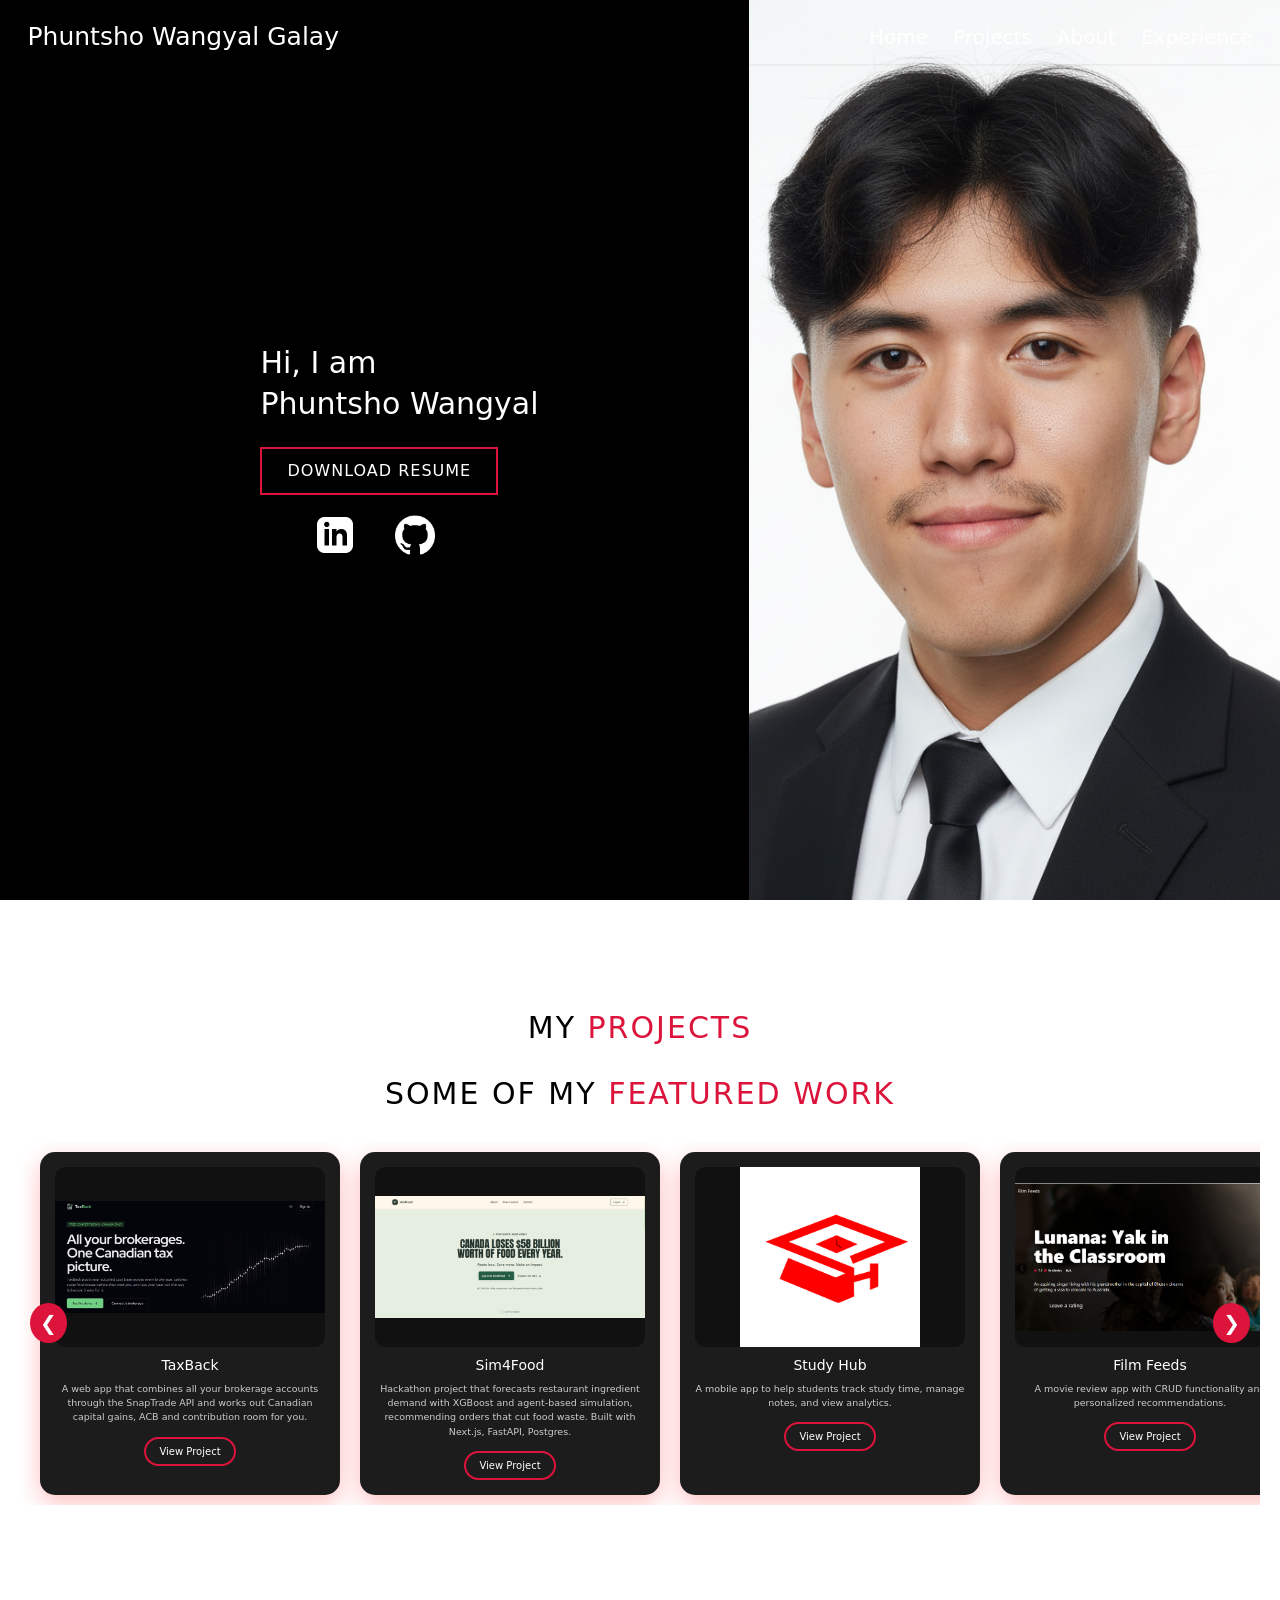
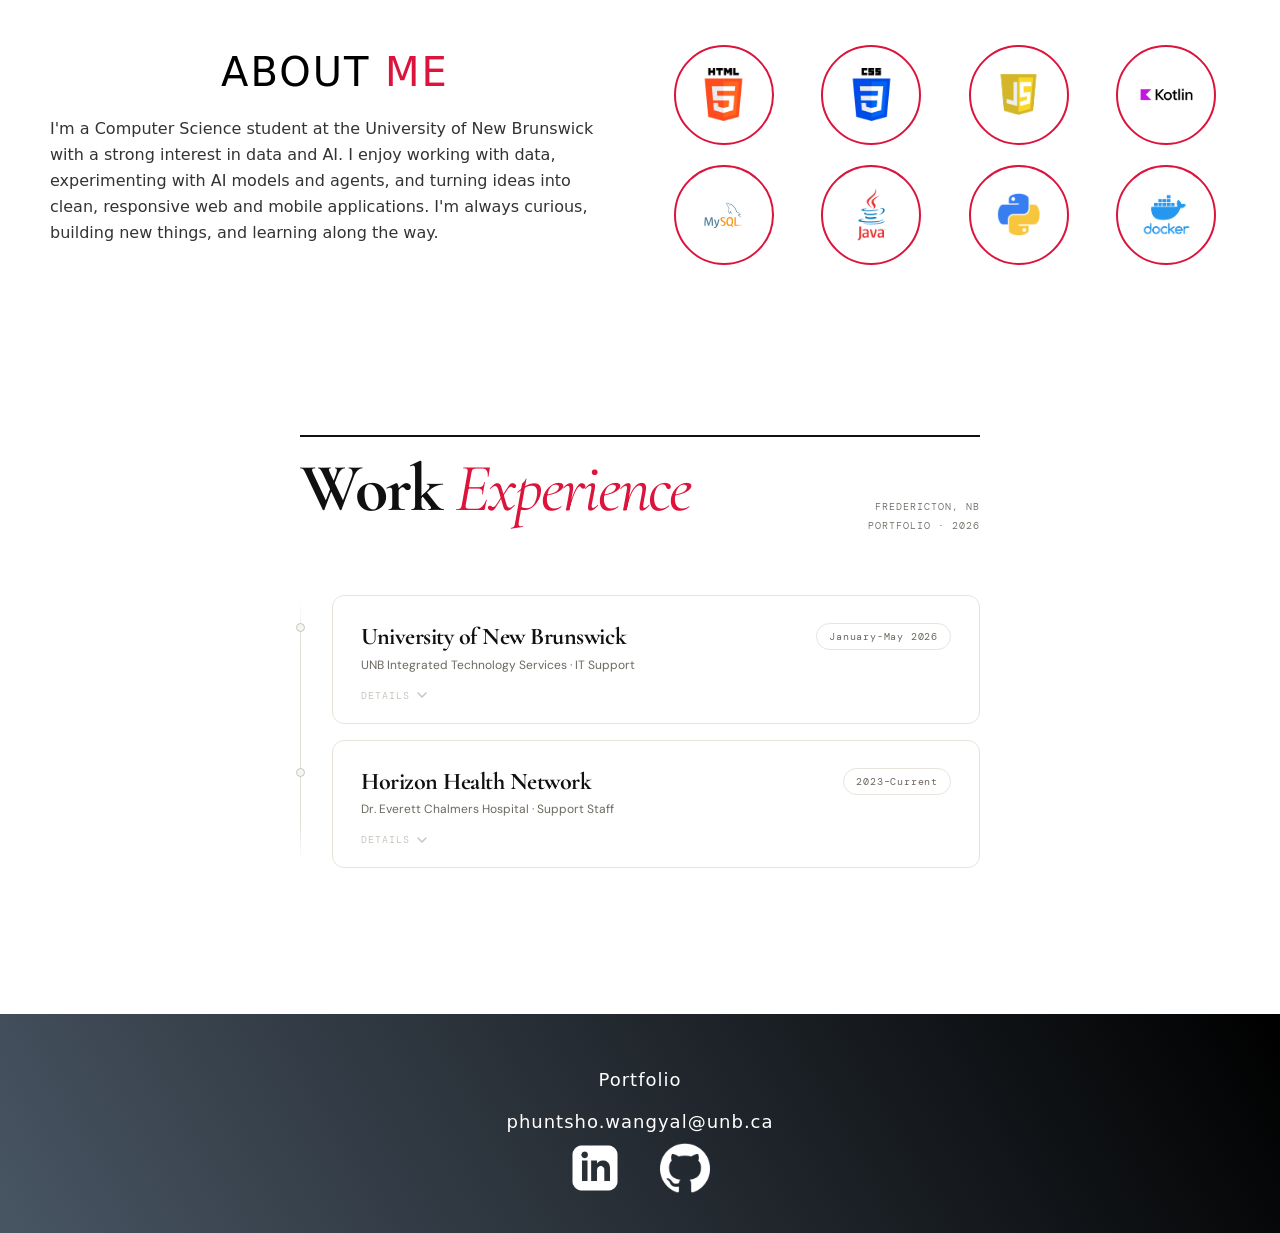
==== commit eebe2f8a: "Updated work experience section" ====
--- a/index.html
+++ b/index.html
@@ -160,9 +160,9 @@
                                         <li><span class="work-num">01</span><span>Resolved, maintained, and troubleshot network and computer issues to ensure uninterrupted operations.</span></li>
                                         <li><span class="work-num">02</span><span>Monitored computer systems and networks, installing and supporting hardware and software to provide prompt
                                           user assistance.</span></li>
-                                        <li><span class="work-num">02</span><span>Managed phishing reports via Beauceron Security, investigating suspicious emails and advising users on how to
+                                        <li><span class="work-num">03</span><span>Managed phishing reports via Beauceron Security, investigating suspicious emails and advising users on how to
                                           handle potential security risks.</span></li>
-                                        <li><span class="work-num">03</span><span>Managed databases and generated reports to support data-driven decisions and enhance operational efficiency.</span></li>
+                                        <li><span class="work-num">04</span><span>Managed databases and generated reports to support data-driven decisions and enhance operational efficiency.</span></li>
                                     </ul>
                                 </div>
                             </div>
--- a/style.css
+++ b/style.css
@@ -16,7 +16,17 @@
 #nav {
 
     transition: .5s ease background-color;
-    
+
+}
+#nav.scrolled {
+    background-color: black;
+}
+/* Photo fills the background below 1200px, so keep the nav readable over it */
+@media (max-width: 1199.98px) {
+    #nav:not(.scrolled) {
+        background-color: rgba(0, 0, 0, 0.55);
+        backdrop-filter: blur(6px);
+    }
 }
 #title {
     color: white;
@@ -1015,6 +1025,30 @@
       padding: 1.5rem;
     }
   }
+
+/* Phones: hide the profile photo and center the intro text */
+@media (max-width: 600px) {
+    #start {
+      background-image: none;
+      justify-content: center;
+    }
+
+    #start::after {
+      display: none;
+    }
+
+    #start .start {
+      position: relative;
+      top: auto;
+      left: auto;
+      transform: none;
+    }
+
+    #start h1 {
+      margin-left: auto;
+      margin-right: auto;
+    }
+  }
   
   
 #passenger .departure_date {
--- a/workExpStyle.css
+++ b/workExpStyle.css
@@ -35,7 +35,7 @@
 .work-title em {
     font-style: italic;
     font-weight: 400;
-    color: #6b6860;
+    color: crimson;
 }
 
 .work-header-meta {
@@ -111,9 +111,9 @@
 
 .work-job.job-horizon:hover::before,
 .work-job.job-horizon.job-open::before {
-    border-color: #007a82;
-    background: #007a82;
-    box-shadow: 0 0 8px rgba(0,122,130,0.3);
+    border-color: #c8102e;
+    background: #c8102e;
+    box-shadow: 0 0 8px rgba(200,16,46,0.3);
     transform: scale(1.3);
 }
 
@@ -137,7 +137,7 @@
 .work-job.job-unb .work-card.card-open { border-color: rgba(200,16,46,0.25); }
 
 .work-job.job-horizon .work-card:hover,
-.work-job.job-horizon .work-card.card-open { border-color: rgba(0,122,130,0.25); }
+.work-job.job-horizon .work-card.card-open { border-color: rgba(200,16,46,0.25); }
 
 /* Coloured top bar */
 .work-color-bar {
@@ -148,7 +148,7 @@
 }
 
 .work-job.job-unb .work-color-bar     { background: linear-gradient(90deg, #c8102e, transparent 70%); }
-.work-job.job-horizon .work-color-bar { background: linear-gradient(90deg, #007a82, transparent 70%); }
+.work-job.job-horizon .work-color-bar { background: linear-gradient(90deg, #c8102e, transparent 70%); }
 
 .work-card:hover .work-color-bar,
 .work-card.card-open .work-color-bar { opacity: 1; }
@@ -203,9 +203,9 @@
 
 .work-job.job-horizon .work-card:hover .work-badge,
 .work-job.job-horizon .work-card.card-open .work-badge {
-    color: #007a82;
-    border-color: rgba(0,122,130,0.3);
-    background: rgba(0,122,130,0.05);
+    color: #c8102e;
+    border-color: rgba(200,16,46,0.3);
+    background: rgba(200,16,46,0.05);
 }
 
 /* Expandable details */
@@ -254,7 +254,7 @@
 }
 
 .work-job.job-unb .work-detail-list li .work-num  { color: #c8102e; }
-.work-job.job-horizon .work-detail-list li .work-num { color: #007a82; }
+.work-job.job-horizon .work-detail-list li .work-num { color: #c8102e; }
 
 /* Toggle hint */
 .work-toggle {
